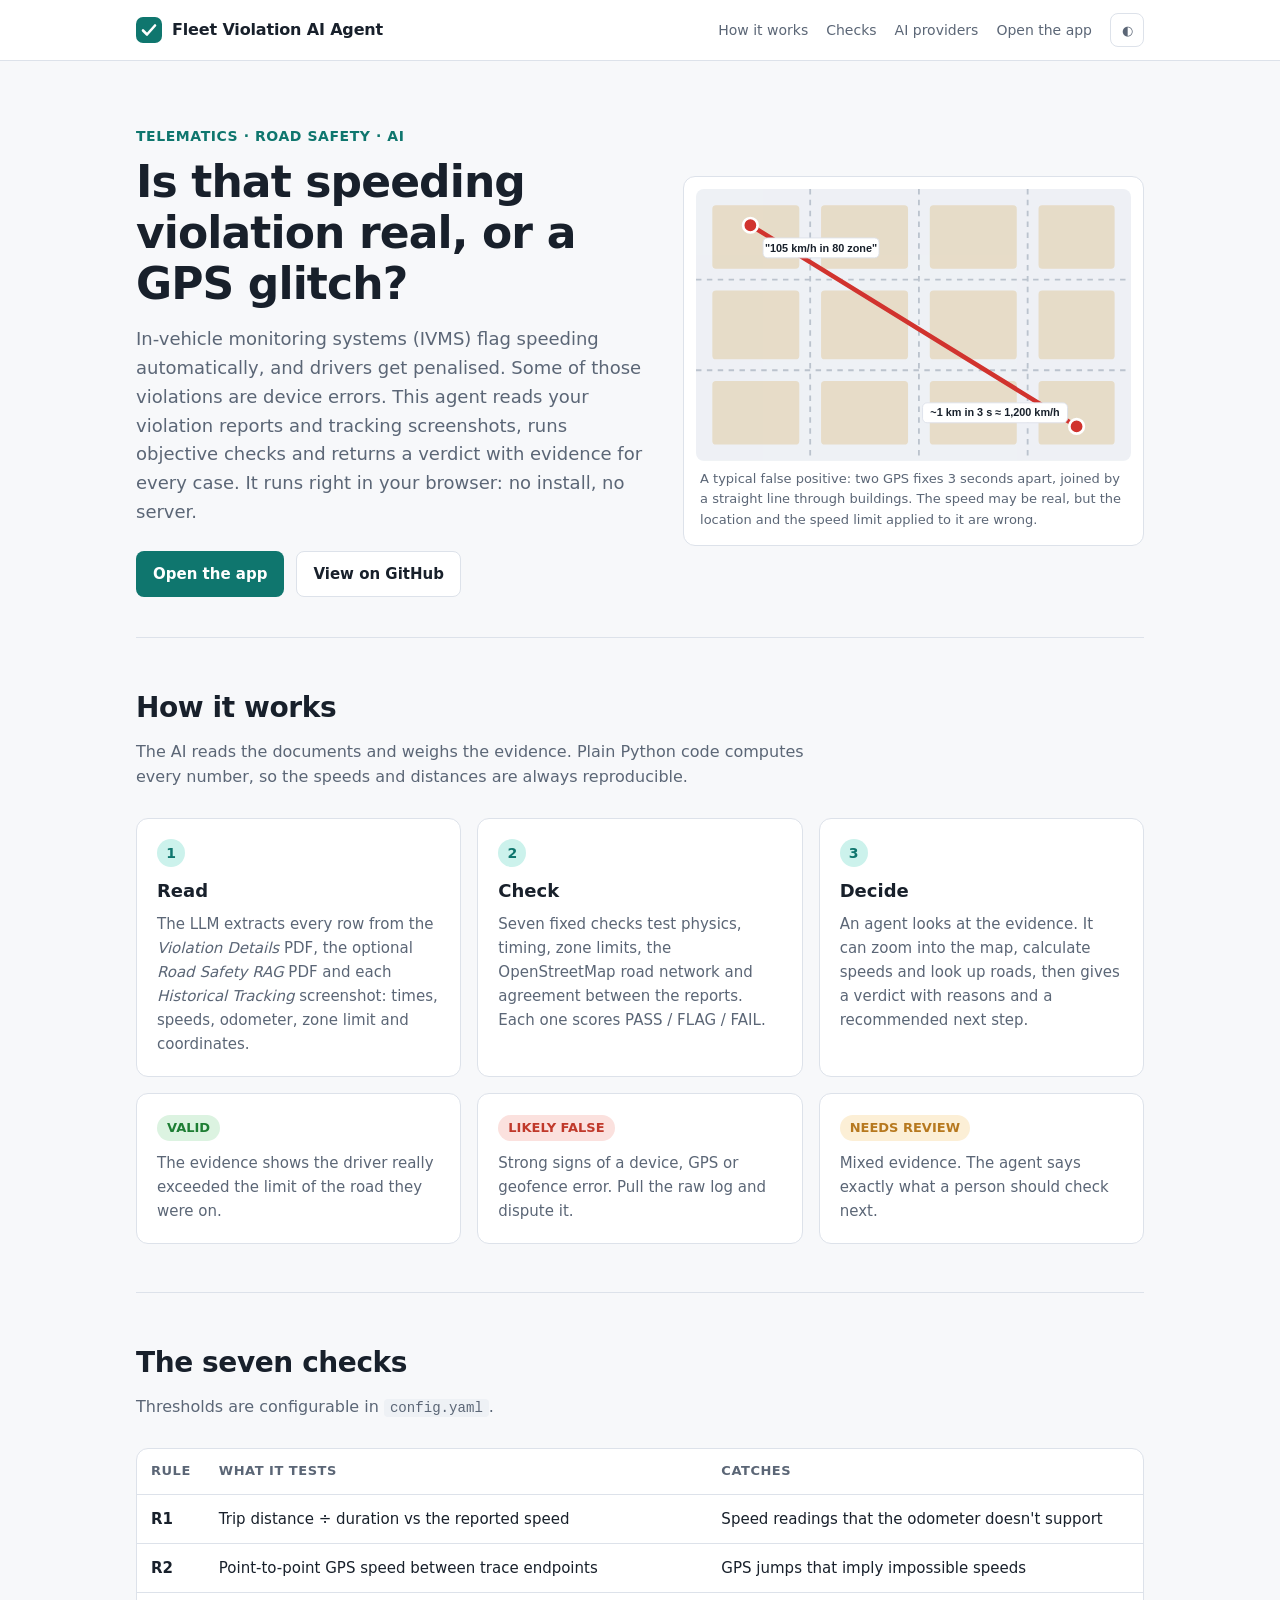
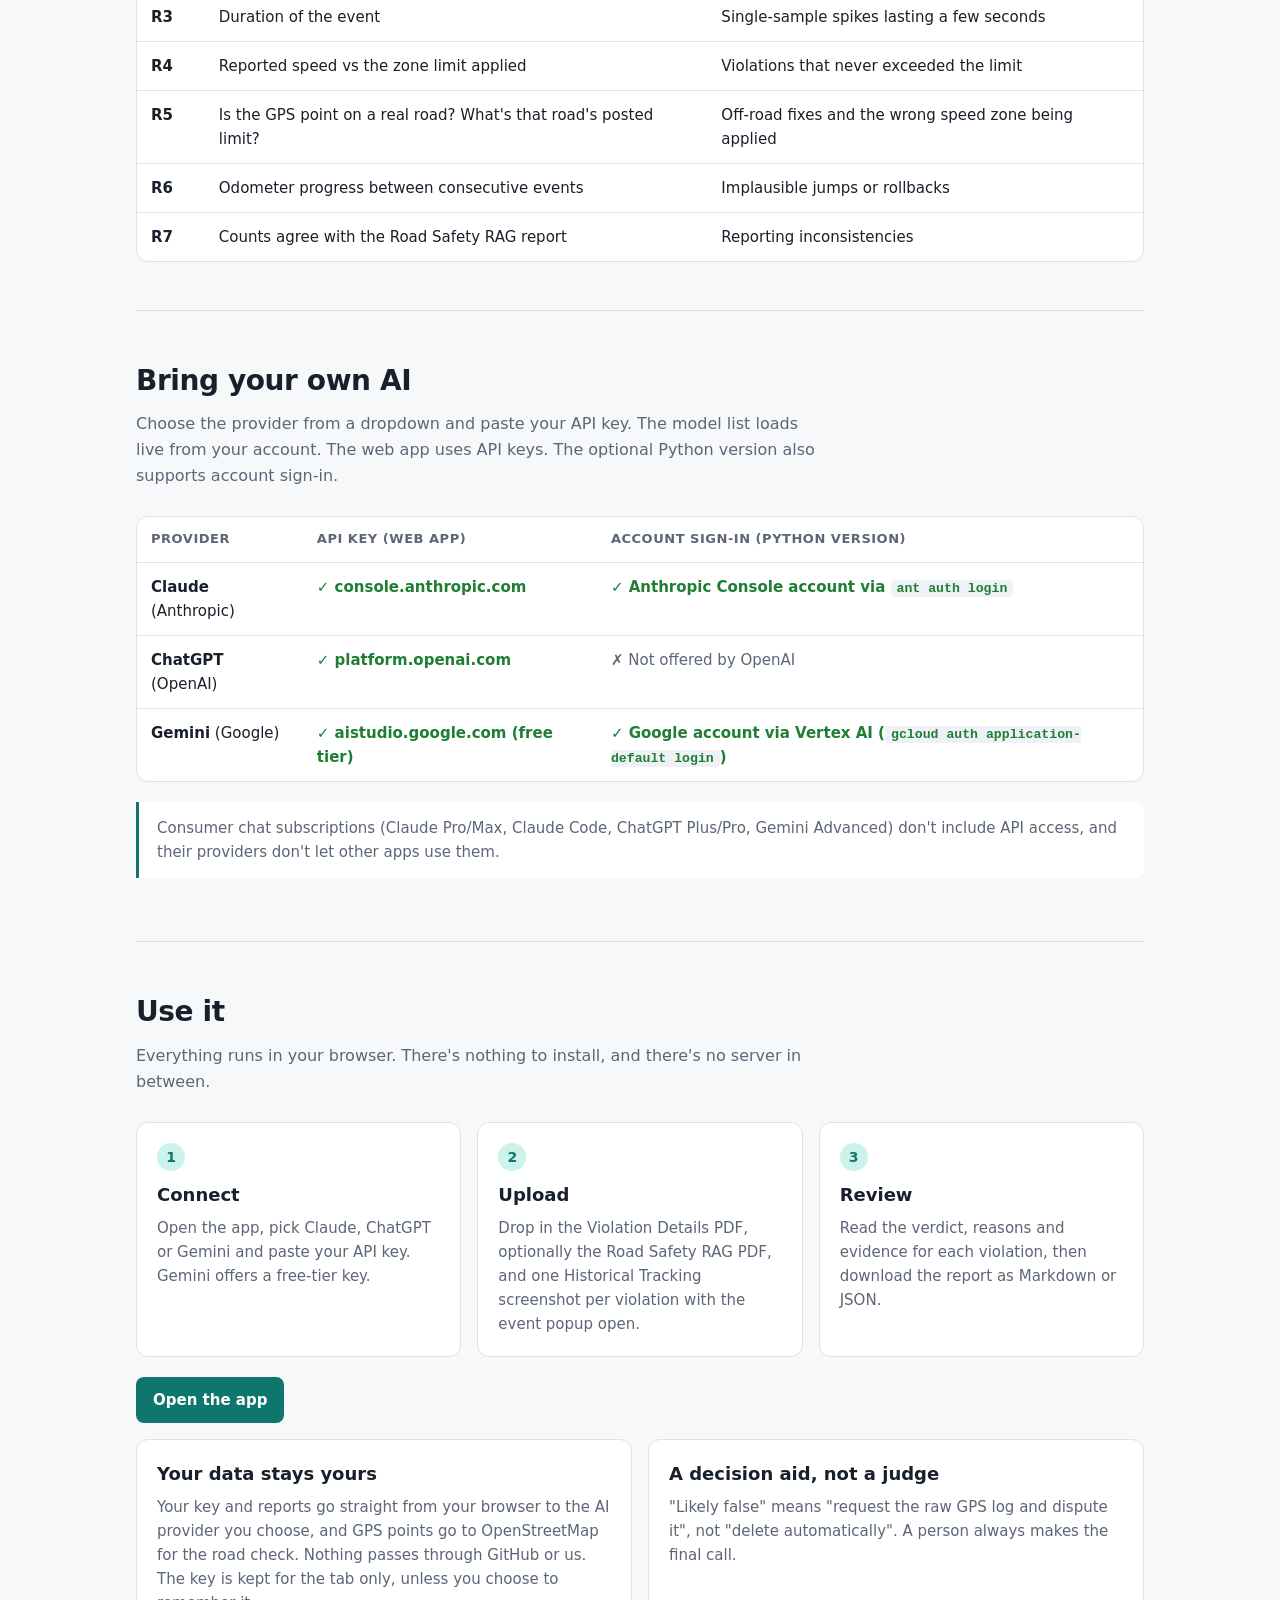
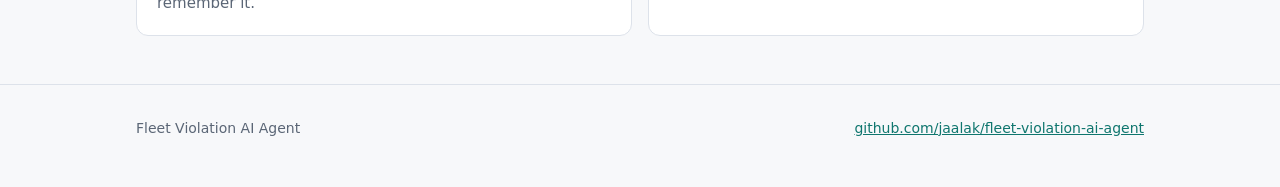
==== docs/about.html @ 057aac69 "Run the violation checker in the browser on GitHub Pages Rebuild the app as a static, client-side we" ====
<!doctype html>
<html lang="en">
<head>
<meta charset="utf-8">
<meta name="viewport" content="width=device-width, initial-scale=1">
<meta http-equiv="Content-Security-Policy" content="default-src 'self'; script-src 'self'; style-src 'self' 'unsafe-inline' https://fonts.googleapis.com; font-src https://fonts.gstatic.com; img-src 'self' data:; base-uri 'none'">
<title>How It Works · Fleet Violation Checker</title>
<meta name="description" content="An AI agent that checks whether IVMS speeding violations are genuine or false positives caused by GPS jumps, wrong speed zones or sensor spikes.">
<link rel="preconnect" href="https://fonts.googleapis.com">
<link rel="preconnect" href="https://fonts.gstatic.com" crossorigin>
<link href="https://fonts.googleapis.com/css2?family=Inter:wght@400;500;600;700&family=JetBrains+Mono:wght@400;500&display=swap" rel="stylesheet">
<style>
  :root {
    --bg: #f7f8fa; --surface: #ffffff; --surface-2: #eef1f5; --text: #18202b; --muted: #5b6676;
    --border: #dde2ea; --accent: #0f766e; --accent-soft: #ccf2ec;
    --ok: #1e7e34; --ok-soft: #dcf3e1; --bad: #c0392b; --bad-soft: #fbe1de; --warn: #b7791f; --warn-soft: #fcefd6;
    --road: #9aa5b4; --block: #e7dcc8; --trace: #d1332e; --code-bg: #0f1720; --code-text: #e6edf3;
  }
  @media (prefers-color-scheme: dark) {
    :root:not([data-theme="light"]) {
      --bg: #0d1117; --surface: #151b23; --surface-2: #1c2430; --text: #e6edf3; --muted: #9aa7b6;
      --border: #2a3441; --accent: #2dd4bf; --accent-soft: #0f3a36;
      --ok: #4ade80; --ok-soft: #12301d; --bad: #f87171; --bad-soft: #3a1717; --warn: #fbbf24; --warn-soft: #3a2c0d;
      --road: #4b5563; --block: #2b2a26; --trace: #f87171; --code-bg: #0a0e14; --code-text: #e6edf3;
    }
  }
  :root[data-theme="dark"] {
    --bg: #0d1117; --surface: #151b23; --surface-2: #1c2430; --text: #e6edf3; --muted: #9aa7b6;
    --border: #2a3441; --accent: #2dd4bf; --accent-soft: #0f3a36;
    --ok: #4ade80; --ok-soft: #12301d; --bad: #f87171; --bad-soft: #3a1717; --warn: #fbbf24; --warn-soft: #3a2c0d;
    --road: #4b5563; --block: #2b2a26; --trace: #f87171; --code-bg: #0a0e14; --code-text: #e6edf3;
  }
  * { box-sizing: border-box; }
  html { scroll-behavior: smooth; }
  body { margin: 0; background: var(--bg); color: var(--text); font: 16px/1.6 Inter, system-ui, sans-serif; }
  a { color: var(--accent); }
  .wrap { max-width: 1040px; margin: 0 auto; padding: 0 16px; }
  header.top { border-bottom: 1px solid var(--border); background: var(--surface); }
  header.top .wrap { display: flex; align-items: center; justify-content: space-between; height: 60px; gap: 12px; }
  .brand { font-weight: 700; letter-spacing: -0.01em; display: flex; align-items: center; gap: 10px; }
  .brand svg { flex: none; }
  nav { display: flex; gap: 18px; align-items: center; }
  nav a { color: var(--muted); text-decoration: none; font-size: 14px; font-weight: 500; }
  nav a:hover { color: var(--text); }
  .btn { display: inline-flex; align-items: center; gap: 8px; padding: 10px 16px; border-radius: 8px; font-weight: 600;
         font-size: 15px; text-decoration: none; border: 1px solid var(--border); color: var(--text); background: var(--surface); }
  .btn.primary { background: var(--accent); color: #fff; border-color: transparent; }
  :root[data-theme="dark"] .btn.primary { color: #062b27; }
  @media (prefers-color-scheme: dark) { :root:not([data-theme="light"]) .btn.primary { color: #062b27; } }
  .hero { padding: 64px 0 40px; display: grid; grid-template-columns: 1.1fr 1fr; gap: 40px; align-items: center; }
  .eyebrow { color: var(--accent); font-weight: 600; font-size: 14px; letter-spacing: 0.04em; text-transform: uppercase; }
  h1 { font-size: clamp(30px, 5vw, 44px); line-height: 1.15; letter-spacing: -0.02em; margin: 10px 0 16px; }
  h2 { font-size: 28px; letter-spacing: -0.015em; margin: 0 0 8px; }
  h3 { font-size: 18px; margin: 0 0 6px; }
  .lead { font-size: 18px; color: var(--muted); margin: 0 0 24px; }
  .cta { display: flex; gap: 12px; flex-wrap: wrap; }
  section { padding: 48px 0; border-top: 1px solid var(--border); }
  .sub { color: var(--muted); margin: 0 0 28px; max-width: 680px; }
  .card { background: var(--surface); border: 1px solid var(--border); border-radius: 12px; padding: 20px; }
  .grid3 { display: grid; grid-template-columns: repeat(3, 1fr); gap: 16px; }
  .grid2 { display: grid; grid-template-columns: repeat(2, 1fr); gap: 16px; }
  .step-n { width: 28px; height: 28px; border-radius: 50%; background: var(--accent-soft); color: var(--accent);
            display: grid; place-items: center; font-weight: 700; font-size: 14px; margin-bottom: 10px; }
  .card p { margin: 0; color: var(--muted); font-size: 15px; }
  .figure { background: var(--surface); border: 1px solid var(--border); border-radius: 12px; padding: 12px; }
  .figure figcaption { font-size: 13px; color: var(--muted); padding: 8px 4px 2px; }
  .figure svg { width: 100%; height: auto; display: block; border-radius: 8px; }
  table { width: 100%; border-collapse: collapse; font-size: 15px; }
  th, td { text-align: left; padding: 12px 14px; border-bottom: 1px solid var(--border); vertical-align: top; }
  th { font-size: 13px; text-transform: uppercase; letter-spacing: 0.04em; color: var(--muted); font-weight: 600; }
  .table-wrap { background: var(--surface); border: 1px solid var(--border); border-radius: 12px; overflow-x: auto; }
  .table-wrap tr:last-child td { border-bottom: 0; }
  code, pre { font-family: "JetBrains Mono", ui-monospace, monospace; }
  td code, p code, li code { background: var(--surface-2); padding: 1px 6px; border-radius: 4px; font-size: 0.88em; }
  pre { background: var(--code-bg); color: var(--code-text); padding: 18px 20px; border-radius: 12px; overflow-x: auto;
        font-size: 14px; line-height: 1.7; margin: 0; }
  pre .c { color: #7d8b99; }
  .pill { display: inline-block; padding: 3px 10px; border-radius: 999px; font-size: 13px; font-weight: 600; }
  .pill.ok { background: var(--ok-soft); color: var(--ok); }
  .pill.bad { background: var(--bad-soft); color: var(--bad); }
  .pill.warn { background: var(--warn-soft); color: var(--warn); }
  .yes { color: var(--ok); font-weight: 600; }
  .no { color: var(--muted); }
  .note { border-left: 3px solid var(--accent); background: var(--surface); padding: 14px 18px; border-radius: 0 8px 8px 0;
          color: var(--muted); font-size: 15px; margin-top: 20px; }
  footer { padding: 32px 0 48px; border-top: 1px solid var(--border); color: var(--muted); font-size: 14px; }
  footer .wrap { display: flex; justify-content: space-between; gap: 16px; flex-wrap: wrap; }
  .theme-toggle { background: none; border: 1px solid var(--border); color: var(--muted); border-radius: 8px;
                  width: 34px; height: 34px; cursor: pointer; display: grid; place-items: center; }
  @media (max-width: 820px) {
    .hero { grid-template-columns: 1fr; padding-top: 40px; }
    .grid3, .grid2 { grid-template-columns: 1fr; }
    nav a.hide-sm { display: none; }
  }
</style>
</head>
<body>
<header class="top">
  <div class="wrap">
    <div class="brand">
      <svg width="26" height="26" viewBox="0 0 26 26" aria-hidden="true"><rect width="26" height="26" rx="7" fill="var(--accent)"/><path d="M7 13.5l4 4 8-9" stroke="#fff" stroke-width="2.6" fill="none" stroke-linecap="round" stroke-linejoin="round"/></svg>
      Fleet Violation AI Agent
    </div>
    <nav>
      <a class="hide-sm" href="#how">How it works</a>
      <a class="hide-sm" href="#checks">Checks</a>
      <a class="hide-sm" href="#providers">AI providers</a>
      <a href="./">Open the app</a>
      <button class="theme-toggle" id="theme" aria-label="Toggle dark mode" title="Toggle theme">◐</button>
    </nav>
  </div>
</header>

<main class="wrap">
  <div class="hero">
    <div>
      <div class="eyebrow">Telematics · Road safety · AI</div>
      <h1>Is that speeding violation real, or a GPS glitch?</h1>
      <p class="lead">In-vehicle monitoring systems (IVMS) flag speeding automatically, and drivers get penalised.
        Some of those violations are device errors. This agent reads your violation reports and tracking
        screenshots, runs objective checks and returns a verdict with evidence for every case. It runs right in your browser: no install, no server.</p>
      <div class="cta">
        <a class="btn primary" href="./">Open the app</a>
        <a class="btn" href="https://github.com/jaalak/fleet-violation-ai-agent">View on GitHub</a>
      </div>
    </div>
    <figure class="figure" style="margin:0">
      <svg viewBox="0 0 480 300" role="img" aria-label="Map sketch: a red trace cuts straight across city blocks between two GPS fixes three seconds apart">
        <rect width="480" height="300" fill="var(--surface-2)"/>
        <g fill="var(--block)">
          <rect x="18" y="18" width="96" height="70" rx="4"/><rect x="138" y="18" width="96" height="70" rx="4"/>
          <rect x="258" y="18" width="96" height="70" rx="4"/><rect x="378" y="18" width="84" height="70" rx="4"/>
          <rect x="18" y="112" width="96" height="76" rx="4"/><rect x="138" y="112" width="96" height="76" rx="4"/>
          <rect x="258" y="112" width="96" height="76" rx="4"/><rect x="378" y="112" width="84" height="76" rx="4"/>
          <rect x="18" y="212" width="96" height="70" rx="4"/><rect x="138" y="212" width="96" height="70" rx="4"/>
          <rect x="258" y="212" width="96" height="70" rx="4"/><rect x="378" y="212" width="84" height="70" rx="4"/>
        </g>
        <g stroke="var(--road)" stroke-width="2" stroke-dasharray="6 6" opacity=".6">
          <line x1="0" y1="100" x2="480" y2="100"/><line x1="0" y1="200" x2="480" y2="200"/>
          <line x1="126" y1="0" x2="126" y2="300"/><line x1="246" y1="0" x2="246" y2="300"/><line x1="366" y1="0" x2="366" y2="300"/>
        </g>
        <line x1="60" y1="40" x2="420" y2="262" stroke="var(--trace)" stroke-width="5" stroke-linecap="round"/>
        <circle cx="60" cy="40" r="8" fill="var(--trace)" stroke="var(--surface)" stroke-width="3"/>
        <circle cx="420" cy="262" r="8" fill="var(--trace)" stroke="var(--surface)" stroke-width="3"/>
        <g font-family="Inter, sans-serif" font-size="12" font-weight="600">
          <rect x="250" y="236" width="160" height="22" rx="5" fill="var(--surface)" stroke="var(--border)"/>
          <text x="330" y="251" text-anchor="middle" fill="var(--text)">~1 km in 3 s ≈ 1,200 km/h</text>
          <rect x="74" y="54" width="128" height="22" rx="5" fill="var(--surface)" stroke="var(--border)"/>
          <text x="138" y="69" text-anchor="middle" fill="var(--text)">"105 km/h in 80 zone"</text>
        </g>
      </svg>
      <figcaption>A typical false positive: two GPS fixes 3 seconds apart, joined by a straight line through
        buildings. The speed may be real, but the location and the speed limit applied to it are wrong.</figcaption>
    </figure>
  </div>

  <section id="how">
    <h2>How it works</h2>
    <p class="sub">The AI reads the documents and weighs the evidence. Plain Python code computes every
      number, so the speeds and distances are always reproducible.</p>
    <div class="grid3">
      <div class="card"><div class="step-n">1</div><h3>Read</h3>
        <p>The LLM extracts every row from the <em>Violation Details</em> PDF, the optional <em>Road Safety RAG</em>
          PDF and each <em>Historical Tracking</em> screenshot: times, speeds, odometer, zone limit and coordinates.</p></div>
      <div class="card"><div class="step-n">2</div><h3>Check</h3>
        <p>Seven fixed checks test physics, timing, zone limits, the OpenStreetMap road network and agreement
          between the reports. Each one scores PASS / FLAG / FAIL.</p></div>
      <div class="card"><div class="step-n">3</div><h3>Decide</h3>
        <p>An agent looks at the evidence. It can zoom into the map, calculate speeds and look up roads, then
          gives a verdict with reasons and a recommended next step.</p></div>
    </div>
    <div class="grid3" style="margin-top:16px">
      <div class="card"><span class="pill ok">VALID</span><p style="margin-top:10px">The evidence shows the driver really
        exceeded the limit of the road they were on.</p></div>
      <div class="card"><span class="pill bad">LIKELY FALSE</span><p style="margin-top:10px">Strong signs of a device, GPS
        or geofence error. Pull the raw log and dispute it.</p></div>
      <div class="card"><span class="pill warn">NEEDS REVIEW</span><p style="margin-top:10px">Mixed evidence. The agent says
        exactly what a person should check next.</p></div>
    </div>
  </section>

  <section id="checks">
    <h2>The seven checks</h2>
    <p class="sub">Thresholds are configurable in <code>config.yaml</code>.</p>
    <div class="table-wrap">
      <table>
        <thead><tr><th>Rule</th><th>What it tests</th><th>Catches</th></tr></thead>
        <tbody>
          <tr><td><strong>R1</strong></td><td>Trip distance ÷ duration vs the reported speed</td><td>Speed readings that the odometer doesn't support</td></tr>
          <tr><td><strong>R2</strong></td><td>Point-to-point GPS speed between trace endpoints</td><td>GPS jumps that imply impossible speeds</td></tr>
          <tr><td><strong>R3</strong></td><td>Duration of the event</td><td>Single-sample spikes lasting a few seconds</td></tr>
          <tr><td><strong>R4</strong></td><td>Reported speed vs the zone limit applied</td><td>Violations that never exceeded the limit</td></tr>
          <tr><td><strong>R5</strong></td><td>Is the GPS point on a real road? What's that road's posted limit?</td><td>Off-road fixes and the wrong speed zone being applied</td></tr>
          <tr><td><strong>R6</strong></td><td>Odometer progress between consecutive events</td><td>Implausible jumps or rollbacks</td></tr>
          <tr><td><strong>R7</strong></td><td>Counts agree with the Road Safety RAG report</td><td>Reporting inconsistencies</td></tr>
        </tbody>
      </table>
    </div>
  </section>

  <section id="providers">
    <h2>Bring your own AI</h2>
    <p class="sub">Choose the provider from a dropdown and paste your API key. The model list loads live from your
      account. The web app uses API keys. The optional Python version also supports account sign-in.</p>
    <div class="table-wrap">
      <table>
        <thead><tr><th>Provider</th><th>API key (web app)</th><th>Account sign-in (Python version)</th></tr></thead>
        <tbody>
          <tr><td><strong>Claude</strong> (Anthropic)</td><td class="yes">✓ console.anthropic.com</td>
              <td class="yes">✓ Anthropic Console account via <code>ant auth login</code></td></tr>
          <tr><td><strong>ChatGPT</strong> (OpenAI)</td><td class="yes">✓ platform.openai.com</td>
              <td class="no">✗ Not offered by OpenAI</td></tr>
          <tr><td><strong>Gemini</strong> (Google)</td><td class="yes">✓ aistudio.google.com (free tier)</td>
              <td class="yes">✓ Google account via Vertex AI (<code>gcloud auth application-default login</code>)</td></tr>
        </tbody>
      </table>
    </div>
    <p class="note">Consumer chat subscriptions (Claude Pro/Max, Claude Code, ChatGPT Plus/Pro, Gemini Advanced)
      don't include API access, and their providers don't let other apps use them.</p>
  </section>

  <section id="start">
    <h2>Use it</h2>
    <p class="sub">Everything runs in your browser. There's nothing to install, and there's no server in between.</p>
    <div class="grid3">
      <div class="card"><div class="step-n">1</div><h3>Connect</h3><p>Open the app, pick Claude, ChatGPT or Gemini and
        paste your API key. Gemini offers a free-tier key.</p></div>
      <div class="card"><div class="step-n">2</div><h3>Upload</h3><p>Drop in the Violation Details PDF, optionally the
        Road Safety RAG PDF, and one Historical Tracking screenshot per violation with the event popup open.</p></div>
      <div class="card"><div class="step-n">3</div><h3>Review</h3><p>Read the verdict, reasons and evidence for each
        violation, then download the report as Markdown or JSON.</p></div>
    </div>
    <div class="cta" style="margin-top:20px"><a class="btn primary" href="./">Open the app</a></div>
    <div class="grid2" style="margin-top:16px">
      <div class="card"><h3>Your data stays yours</h3><p>Your key and reports go straight from your browser to the
        AI provider you choose, and GPS points go to OpenStreetMap for the road check. Nothing passes through GitHub
        or us. The key is kept for the tab only, unless you choose to remember it.</p></div>
      <div class="card"><h3>A decision aid, not a judge</h3><p>"Likely false" means "request the raw GPS log and
        dispute it", not "delete automatically". A person always makes the final call.</p></div>
    </div>
  </section>
</main>

<footer>
  <div class="wrap">
    <span>Fleet Violation AI Agent</span>
    <a href="https://github.com/jaalak/fleet-violation-ai-agent">github.com/jaalak/fleet-violation-ai-agent</a>
  </div>
</footer>

<script src="js/theme.js"></script>
</body>
</html>
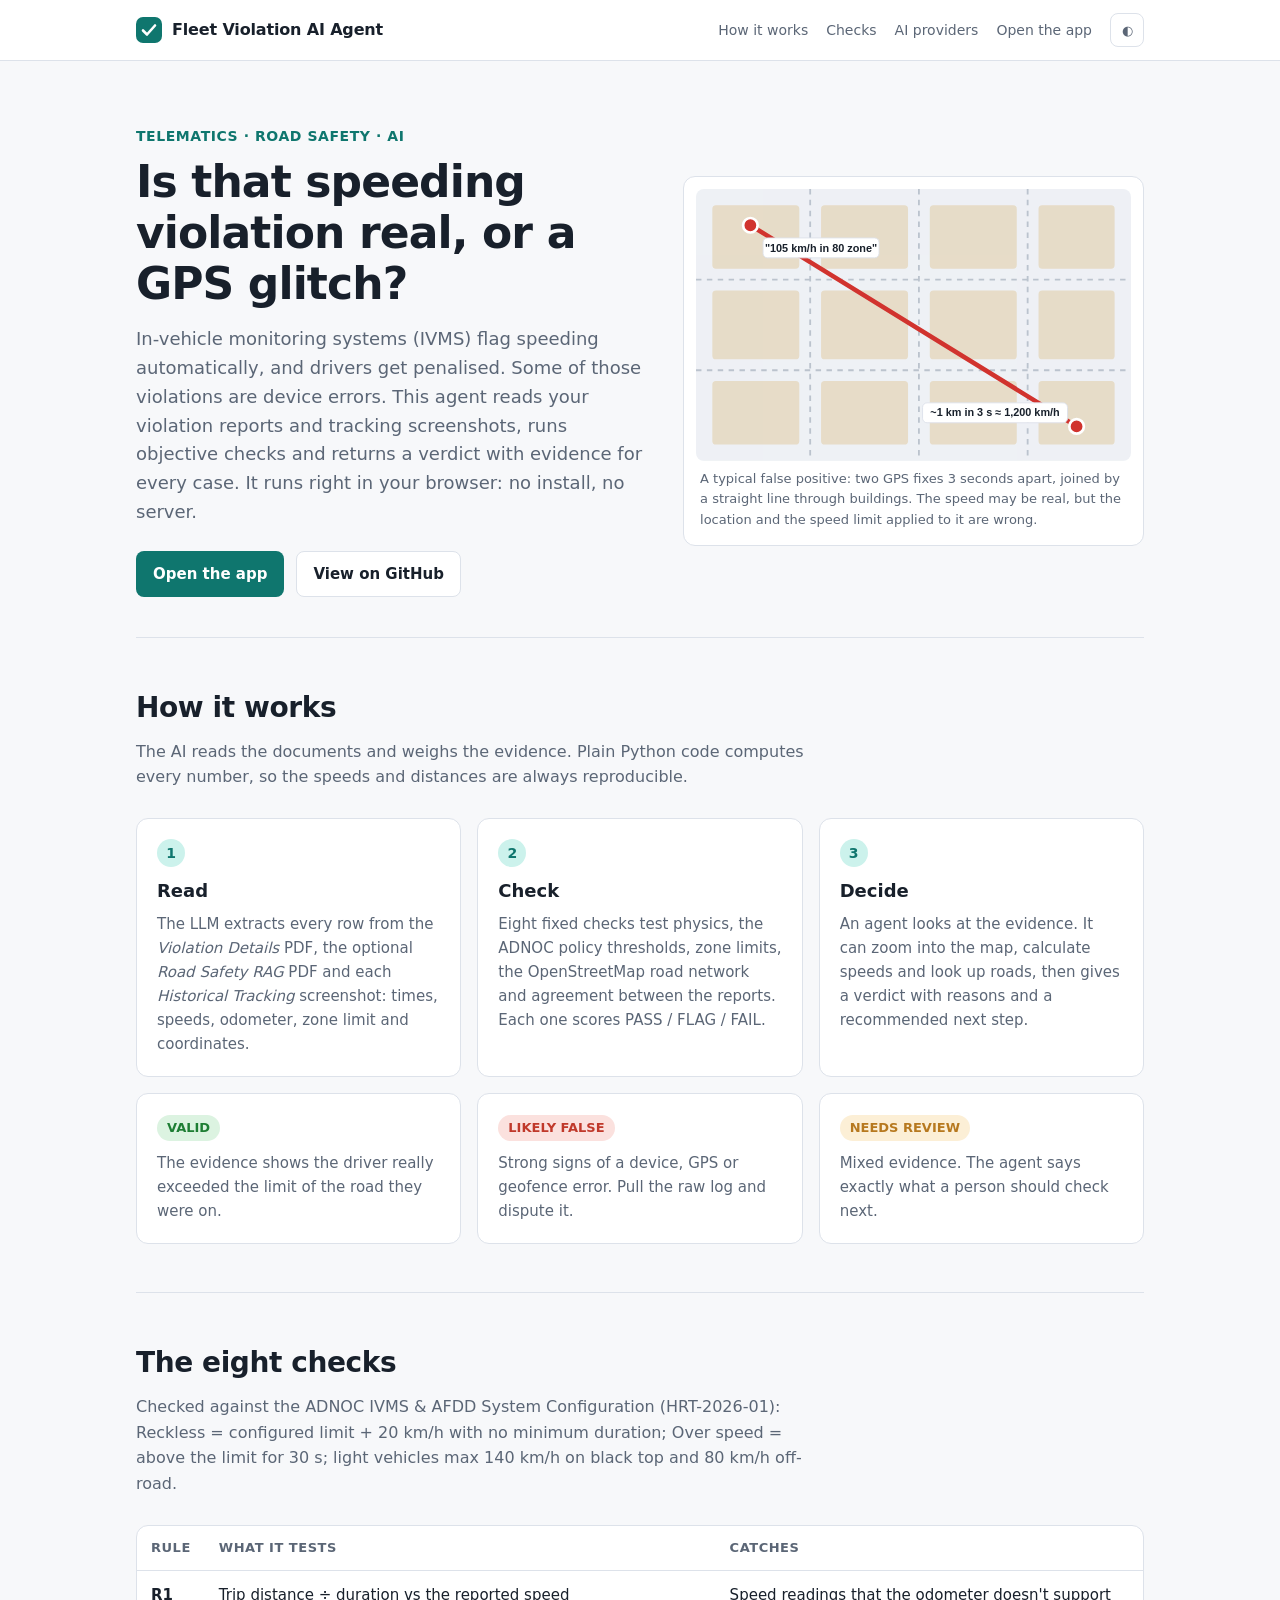
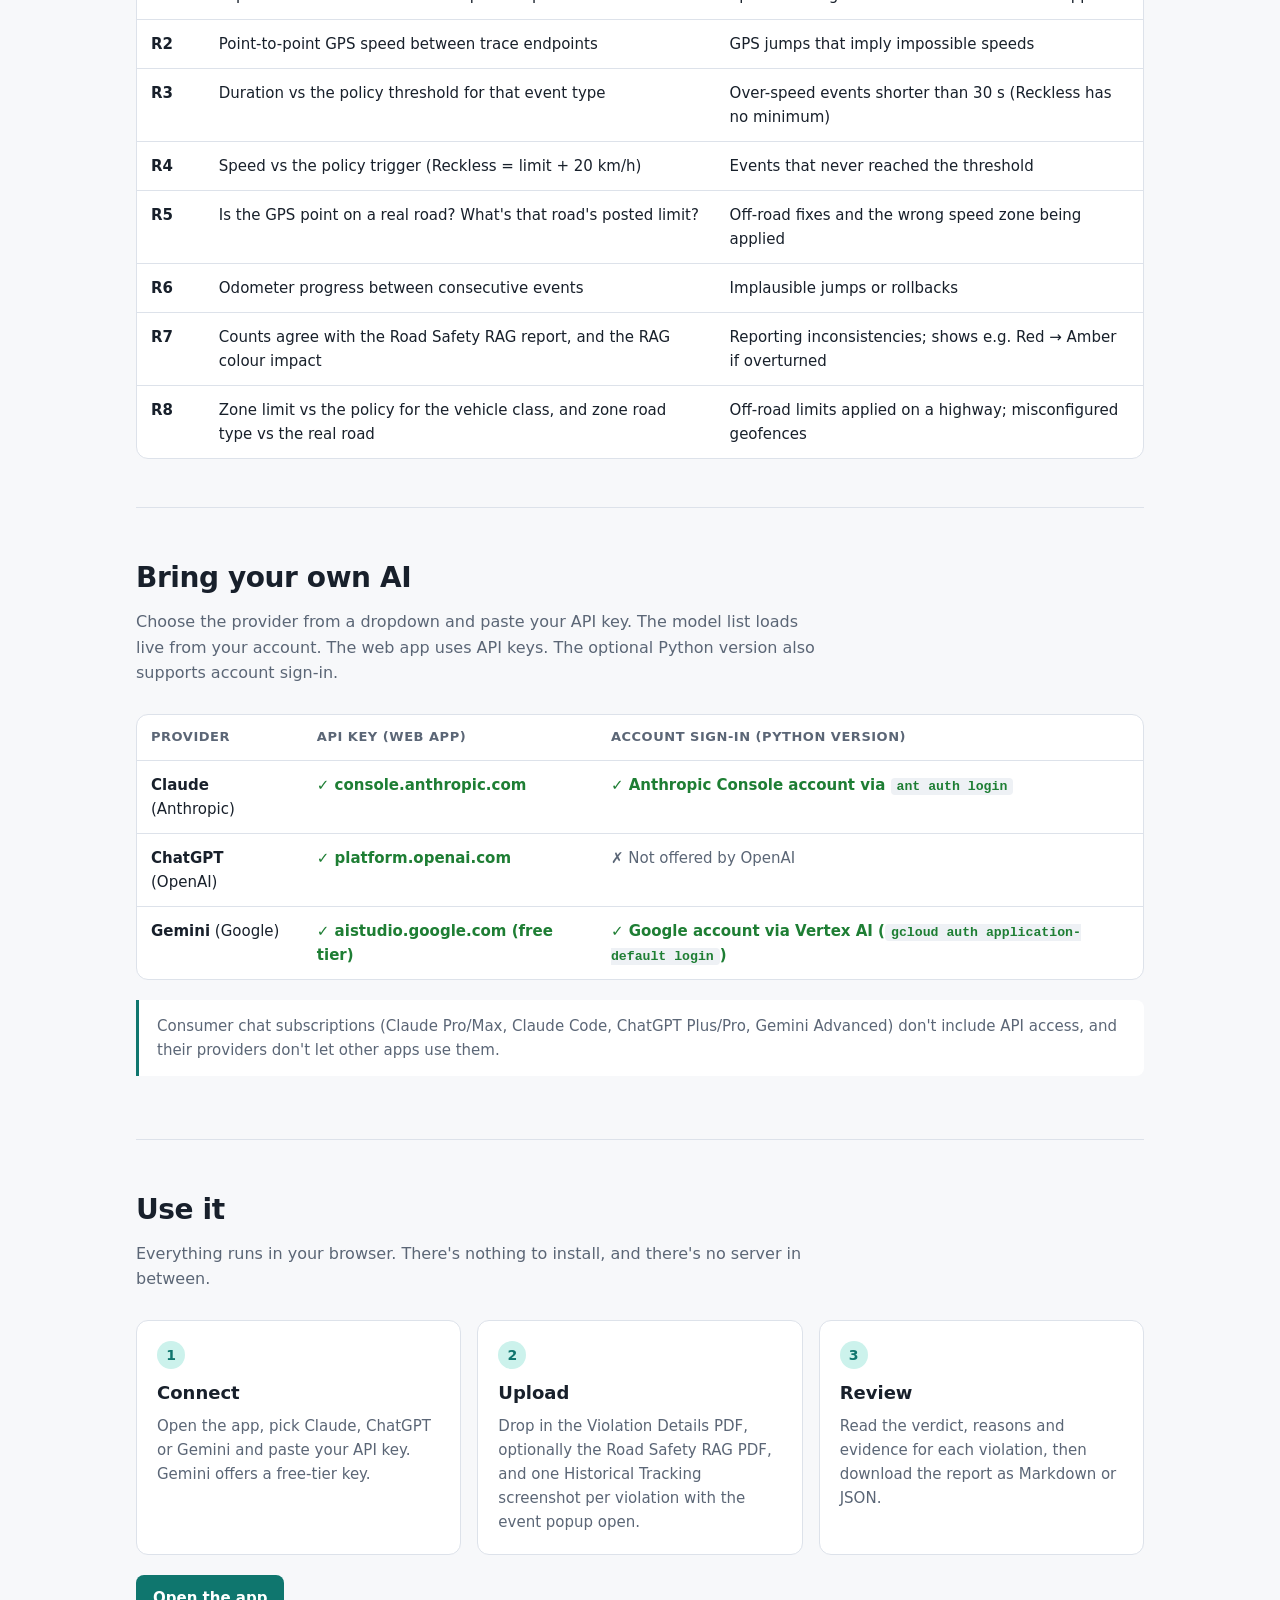
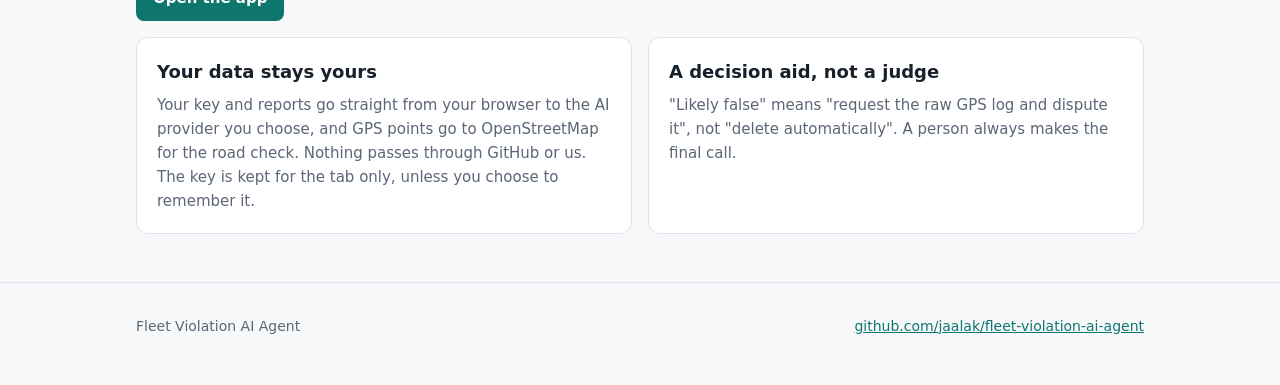
==== commit 7fe82331: "Check violations against the ADNOC IVMS policy (HRT-2026-01) Encode the ADNOC IVMS & AFDD System Con" ====
--- a/docs/about.html
+++ b/docs/about.html
@@ -163,8 +163,8 @@
         <p>The LLM extracts every row from the <em>Violation Details</em> PDF, the optional <em>Road Safety RAG</em>
           PDF and each <em>Historical Tracking</em> screenshot: times, speeds, odometer, zone limit and coordinates.</p></div>
       <div class="card"><div class="step-n">2</div><h3>Check</h3>
-        <p>Seven fixed checks test physics, timing, zone limits, the OpenStreetMap road network and agreement
-          between the reports. Each one scores PASS / FLAG / FAIL.</p></div>
+        <p>Eight fixed checks test physics, the ADNOC policy thresholds, zone limits, the OpenStreetMap road network and
+          agreement between the reports. Each one scores PASS / FLAG / FAIL.</p></div>
       <div class="card"><div class="step-n">3</div><h3>Decide</h3>
         <p>An agent looks at the evidence. It can zoom into the map, calculate speeds and look up roads, then
           gives a verdict with reasons and a recommended next step.</p></div>
@@ -180,19 +180,20 @@
   </section>
 
   <section id="checks">
-    <h2>The seven checks</h2>
-    <p class="sub">Thresholds are configurable in <code>config.yaml</code>.</p>
+    <h2>The eight checks</h2>
+    <p class="sub">Checked against the ADNOC IVMS &amp; AFDD System Configuration (HRT-2026-01): Reckless = configured limit + 20&nbsp;km/h with no minimum duration; Over speed = above the limit for 30&nbsp;s; light vehicles max 140&nbsp;km/h on black top and 80&nbsp;km/h off-road.</p>
     <div class="table-wrap">
       <table>
         <thead><tr><th>Rule</th><th>What it tests</th><th>Catches</th></tr></thead>
         <tbody>
           <tr><td><strong>R1</strong></td><td>Trip distance ÷ duration vs the reported speed</td><td>Speed readings that the odometer doesn't support</td></tr>
           <tr><td><strong>R2</strong></td><td>Point-to-point GPS speed between trace endpoints</td><td>GPS jumps that imply impossible speeds</td></tr>
-          <tr><td><strong>R3</strong></td><td>Duration of the event</td><td>Single-sample spikes lasting a few seconds</td></tr>
-          <tr><td><strong>R4</strong></td><td>Reported speed vs the zone limit applied</td><td>Violations that never exceeded the limit</td></tr>
+          <tr><td><strong>R3</strong></td><td>Duration vs the policy threshold for that event type</td><td>Over-speed events shorter than 30 s (Reckless has no minimum)</td></tr>
+          <tr><td><strong>R4</strong></td><td>Speed vs the policy trigger (Reckless = limit + 20 km/h)</td><td>Events that never reached the threshold</td></tr>
           <tr><td><strong>R5</strong></td><td>Is the GPS point on a real road? What's that road's posted limit?</td><td>Off-road fixes and the wrong speed zone being applied</td></tr>
           <tr><td><strong>R6</strong></td><td>Odometer progress between consecutive events</td><td>Implausible jumps or rollbacks</td></tr>
-          <tr><td><strong>R7</strong></td><td>Counts agree with the Road Safety RAG report</td><td>Reporting inconsistencies</td></tr>
+          <tr><td><strong>R7</strong></td><td>Counts agree with the Road Safety RAG report, and the RAG colour impact</td><td>Reporting inconsistencies; shows e.g. Red → Amber if overturned</td></tr>
+          <tr><td><strong>R8</strong></td><td>Zone limit vs the policy for the vehicle class, and zone road type vs the real road</td><td>Off-road limits applied on a highway; misconfigured geofences</td></tr>
         </tbody>
       </table>
     </div>
